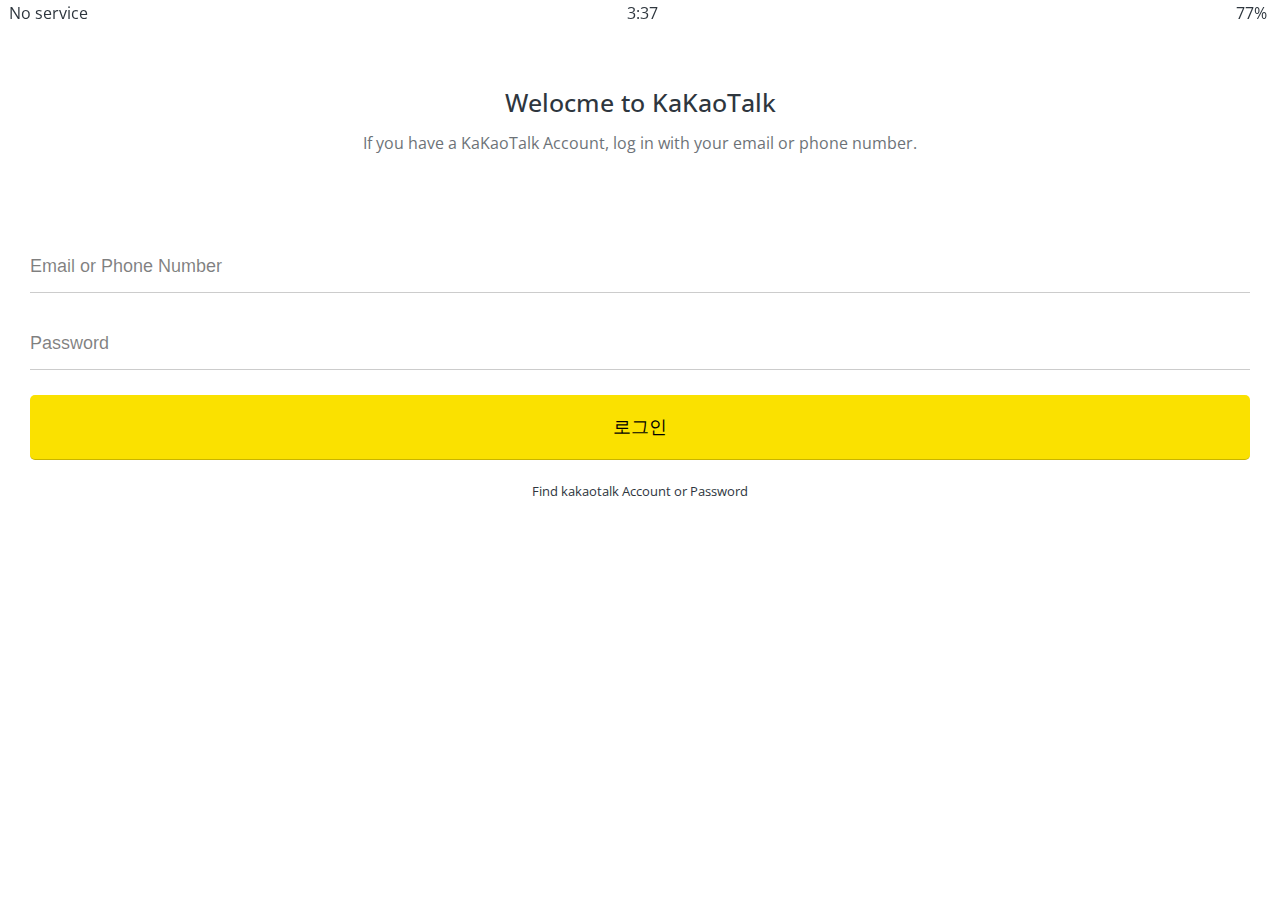
==== index.html @ fa7d3b17 "clone" ====
<!DOCTYPE html>
<html lang="ko">
<head>
    <meta charset="UTF-8">
    <meta http-equiv="X-UA-Compatible" content="IE=edge">
    <meta name="viewport" content="width=device-width, initial-scale=1.0">
    <title>MainPage</title>
    <!-- font awsome -->
    <link rel="stylesheet" href="https://use.fontawesome.com/releases/v5.15.3/css/all.css" integrity="sha384-SZXxX4whJ79/gErwcOYf+zWLeJdY/qpuqC4cAa9rOGUstPomtqpuNWT9wdPEn2fk" crossorigin="anonymous">
    <link rel="stylesheet" href="css/main.css">
</head>
<body>
    <div class="status__bar">
        <div class="status__bar__col">
            <span>No service</span>
            <i class="fas fa-wifi"></i>
        </div>
        <div class="status__bar__col">
            <span>3:37</span>
            <!-- icon -->
        </div>
        <div class="status__bar__col">
            <span>77%</span>
            <i class="fas fa-battery-three-quarters"></i>
            <i class="fas fa-bolt"></i>
        </div>
    </div>
    <header class="welcome__header">
        <h1>Welocme to KaKaoTalk</h1>
        <p>If you have a KaKaoTalk Account, log in with your email or phone number.</p>
    </header>
    <form id="login_form" action="friends.html" method="get">
        <input name="username" type="text"  placeholder="Email or Phone Number">
        <input name="Password" type="password" placeholder="Password">
        <input type="submit" value="로그인">
        <a href="#">Find kakaotalk Account or Password</a>
    </form>
</body>
</html>
---- css/main.css ----
@import url('https://fonts.googleapis.com/css2?family=Open+Sans&display=swap');

@import "reset.css";
@import 'variable.css';

/* COMPONENT */
@import "component/status_bar.css";
@import "component/navbar.css";
@import "component/screen_header.css";
@import "component/user_component.css";
@import "component/badge.css";

/* Screens */
@import "screens/login.css";
@import "screens/friends.css";
@import "screens/search.css";

body{
    font-family: 'Open Sans', sans-serif;
    color: #2e363e;
}
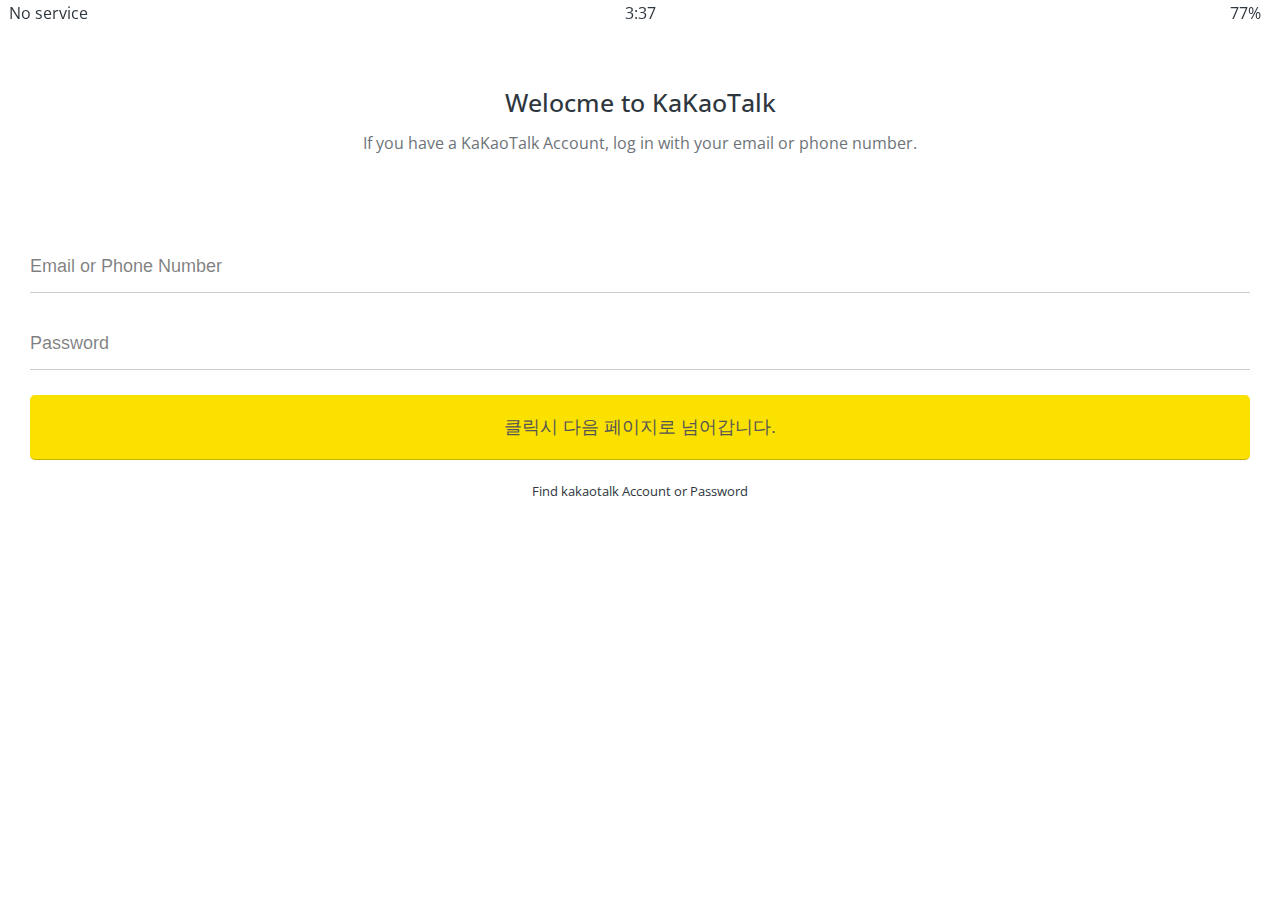
==== commit 9537daa5: "done cloning" ====
--- a/index.html
+++ b/index.html
@@ -32,8 +32,12 @@
     <form id="login_form" action="friends.html" method="get">
         <input name="username" type="text"  placeholder="Email or Phone Number">
         <input name="Password" type="password" placeholder="Password">
-        <input type="submit" value="로그인">
+        <input type="submit" value="클릭시 다음 페이지로 넘어갑니다.">
         <a href="#">Find kakaotalk Account or Password</a>
     </form>
+
+    <script>
+        alert('해상도 550px 또는 창모드에 맞춰서 봐주시면 좋습니다 :)')
+    </script>
 </body>
 </html>--- a/css/main.css
+++ b/css/main.css
@@ -9,11 +9,16 @@
 @import "component/screen_header.css";
 @import "component/user_component.css";
 @import "component/badge.css";
+@import "component/icon_row.css";
+@import "component/second_header.css";
 
 /* Screens */
 @import "screens/login.css";
 @import "screens/friends.css";
 @import "screens/search.css";
+@import "screens/more.css";
+@import "screens/setting.css";
+@import "screens/chatting.css";
 
 body{
     font-family: 'Open Sans', sans-serif;
